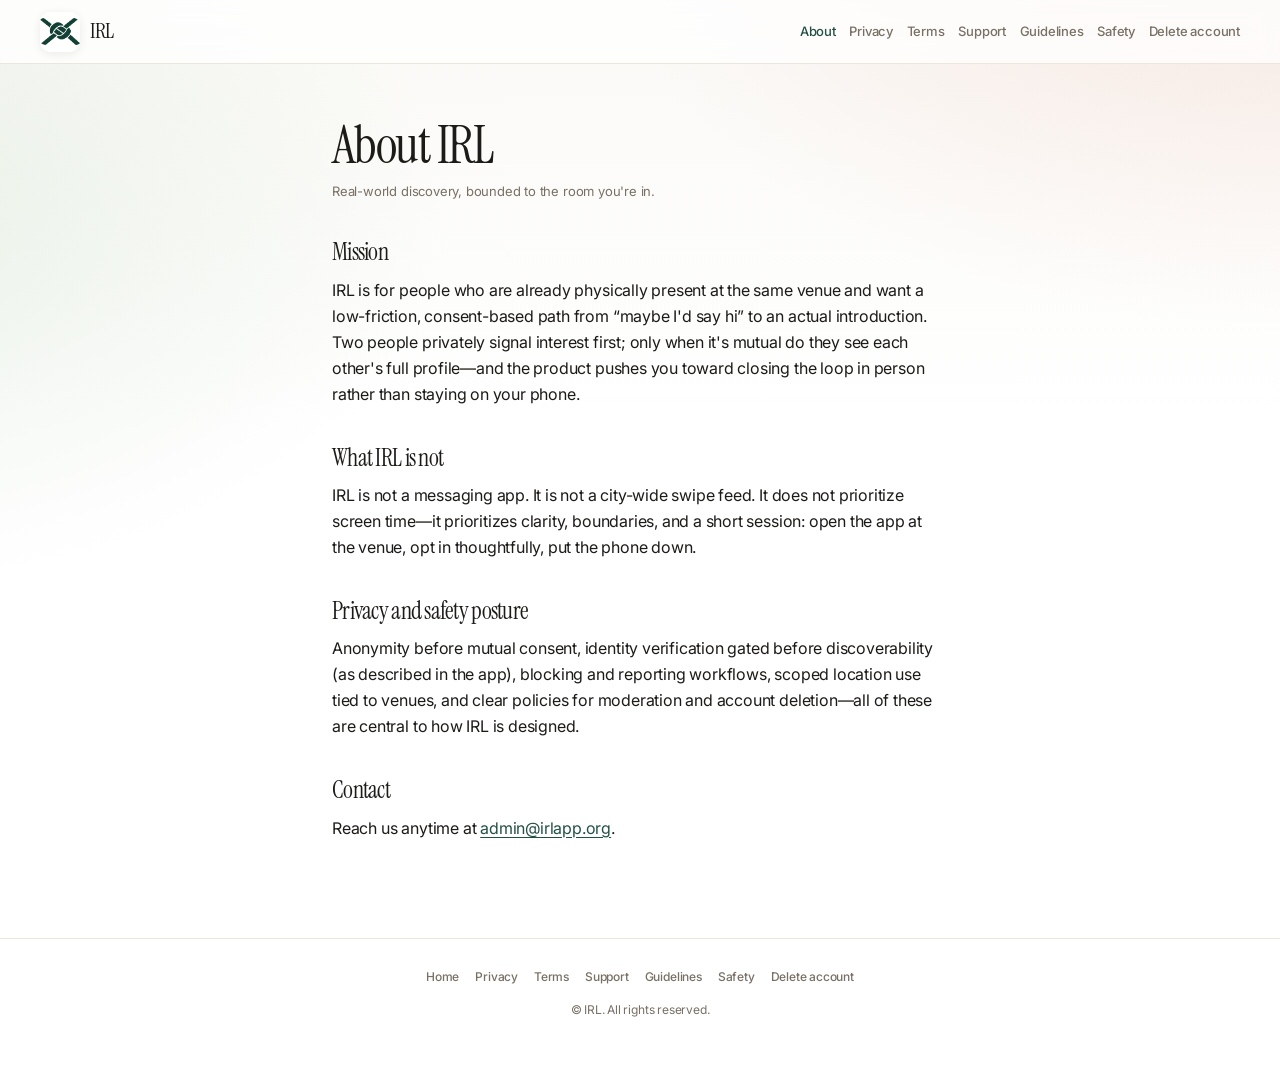
==== about/index.html @ 2f857389 "Expand site for App Store readiness: privacy, terms, support, guidelines, deletion, safety, about. -" ====
<!DOCTYPE html>
<html lang="en">
<head>
  <meta charset="utf-8" />
  <meta name="viewport" content="width=device-width, initial-scale=1" />
  <title>About — IRL</title>
  <meta name="description" content="IRL exists to make same-venue introductions feel safer and lower-pressure—with mutual consent and no in-app messaging." />
  <link rel="icon" type="image/png" href="../logo.png" />
  <link rel="stylesheet" href="../assets/site.css" />
  <link rel="preconnect" href="https://fonts.googleapis.com" />
  <link rel="preconnect" href="https://fonts.gstatic.com" crossorigin />
  <link href="https://fonts.googleapis.com/css2?family=Instrument+Serif:ital@0;1&family=Inter:wght@400;450;500;600&display=swap" rel="stylesheet" />
</head>
<body>
  <header class="site-header">
    <a class="brand-link" href="../">
      <img src="../logo.png" alt="" width="40" height="40" decoding="async" />
      <span class="brand-name">IRL</span>
    </a>
    <nav class="nav-links" aria-label="Site">
      <a href="../about/" aria-current="page">About</a>
      <a href="../privacy/">Privacy</a>
      <a href="../terms/">Terms</a>
      <a href="../support/">Support</a>
      <a href="../guidelines/">Guidelines</a>
      <a href="../safety/">Safety</a>
      <a href="../delete-account/">Delete account</a>
    </nav>
  </header>

  <main class="prose">
    <h1 class="page-title">About IRL</h1>
    <p class="last-updated">Real-world discovery, bounded to the room you&apos;re in.</p>

    <h2>Mission</h2>
    <p>
      IRL is for people who are already physically present at the same venue and want a low-friction, consent-based path from &ldquo;maybe I&apos;d say hi&rdquo; to an actual introduction. Two people privately signal interest first; only when it&apos;s mutual do they see each other&apos;s full profile—and the product pushes you toward closing the loop in person rather than staying on your phone.
    </p>

    <h2>What IRL is not</h2>
    <p>
      IRL is not a messaging app. It is not a city-wide swipe feed. It does not prioritize screen time—it prioritizes clarity, boundaries, and a short session: open the app at the venue, opt in thoughtfully, put the phone down.
    </p>

    <h2>Privacy and safety posture</h2>
    <p>
      Anonymity before mutual consent, identity verification gated before discoverability (as described in the app), blocking and reporting workflows, scoped location use tied to venues, and clear policies for moderation and account deletion—all of these are central to how IRL is designed.
    </p>

    <h2>Contact</h2>
    <p>
      Reach us anytime at <a href="mailto:admin@irlapp.org">admin@irlapp.org</a>.
    </p>
  </main>

  <footer class="footer-site">
    <nav aria-label="Footer">
      <a href="../">Home</a>
      <a href="../privacy/">Privacy</a>
      <a href="../terms/">Terms</a>
      <a href="../support/">Support</a>
      <a href="../guidelines/">Guidelines</a>
      <a href="../safety/">Safety</a>
      <a href="../delete-account/">Delete account</a>
    </nav>
    <p>&copy; IRL. All rights reserved.</p>
  </footer>
</body>
</html>
---- assets/site.css ----
/* IRL web — aligns with iOS Theme.swift (cream canvas, forest accent, editorial type) */
:root {
  --paper: #ffffff;
  --paper-warm: #faf9f6;
  --ink: #1d1b18;
  --muted: #787065;
  --muted-soft: #ded6ca;
  --hairline: #ece6dc;
  --accent: #235044;
  --accent-soft: rgba(35, 80, 68, 0.1);
  --peach-soft: rgba(224, 137, 113, 0.18);
  --mint-soft: rgba(220, 232, 218, 0.55);
  --shadow: 0 24px 60px rgba(29, 27, 24, 0.06);
  --radius-xl: 24px;
  --radius-card: 20px;
  --nav-h: 64px;
}

*,
*::before,
*::after {
  box-sizing: border-box;
}

html {
  scroll-behavior: smooth;
}

body {
  margin: 0;
  min-height: 100vh;
  font-family: "Inter", system-ui, -apple-system, sans-serif;
  font-size: 1rem;
  font-weight: 400;
  line-height: 1.62;
  color: var(--ink);
  background: var(--paper);
  background-image:
    radial-gradient(120% 90% at 100% -10%, var(--peach-soft), transparent 45%),
    radial-gradient(90% 70% at -10% 20%, var(--mint-soft), transparent 50%),
    linear-gradient(180deg, var(--paper-warm) 0%, var(--paper) 40%);
  -webkit-font-smoothing: antialiased;
  letter-spacing: -0.012em;
}

a {
  color: var(--accent);
  text-decoration-thickness: 1px;
  text-underline-offset: 3px;
}

a:hover {
  opacity: 0.88;
}

.site-header {
  position: sticky;
  top: 0;
  z-index: 20;
  display: flex;
  align-items: center;
  justify-content: space-between;
  gap: 1rem;
  min-height: var(--nav-h);
  padding: 0 clamp(18px, 4vw, 40px);
  background: rgba(255, 255, 255, 0.78);
  border-bottom: 1px solid var(--hairline);
  backdrop-filter: blur(12px);
}

.brand-link {
  display: flex;
  align-items: center;
  gap: 0.65rem;
  text-decoration: none;
  color: var(--ink);
  font-weight: 600;
  letter-spacing: -0.03em;
}

.brand-link img {
  width: 40px;
  height: 40px;
  border-radius: 11px;
  object-fit: contain;
  background: rgba(255, 255, 255, 0.65);
  box-shadow:
    0 2px 10px rgba(29, 27, 24, 0.08),
    inset 0 1px 0 rgba(255, 255, 255, 0.45);
}

.brand-name {
  font-family: "Instrument Serif", Georgia, serif;
  font-size: 1.35rem;
  font-weight: 400;
}

.nav-links {
  display: flex;
  flex-wrap: wrap;
  align-items: center;
  justify-content: flex-end;
  gap: 0.35rem 0.85rem;
  font-size: 0.8125rem;
  font-weight: 500;
}

.nav-links a {
  color: var(--muted);
  text-decoration: none;
  white-space: nowrap;
}

.nav-links a:hover,
.nav-links a[aria-current="page"] {
  color: var(--accent);
}

main {
  max-width: 42rem;
  margin: 0 auto;
  padding: clamp(2rem, 5vw, 3.25rem) clamp(18px, 4vw, 28px) 5rem;
}

.hero {
  text-align: center;
  padding: clamp(0.5rem, 3vw, 1.25rem) 0 0.25rem;
}

.hero .logo-big {
  width: clamp(96px, 24vw, 128px);
  height: clamp(96px, 24vw, 128px);
  margin: 0 auto 1.25rem;
  border-radius: 28px;
  display: block;
  object-fit: contain;
  padding: 8px;
  background: rgba(255, 255, 255, 0.72);
  box-shadow:
    0 8px 28px rgba(29, 27, 24, 0.1),
    inset 0 1px 0 rgba(255, 255, 255, 0.5);
}

.eyebrow {
  font-size: 0.6875rem;
  font-weight: 600;
  text-transform: uppercase;
  letter-spacing: 0.16em;
  color: var(--muted);
  margin: 0 0 0.75rem;
}

h1,
h2,
h3 {
  font-family: "Instrument Serif", Georgia, serif;
  font-weight: 400;
  letter-spacing: -0.03em;
  line-height: 1.15;
}

h1 {
  font-size: clamp(2.25rem, 7vw, 3.25rem);
  margin: 0 0 1rem;
}

h2 {
  font-size: 1.5rem;
  margin: 2.25rem 0 0.75rem;
}

h3 {
  font-size: 1.125rem;
  margin: 1.5rem 0 0.5rem;
}

.lede {
  font-size: 1.0625rem;
  color: var(--ink);
  margin: 0 0 1.25rem;
  text-wrap: balance;
}

.card {
  margin-top: 2rem;
  padding: clamp(1.25rem, 3vw, 1.75rem);
  background: rgba(255, 255, 255, 0.72);
  border: 1px solid var(--hairline);
  border-radius: var(--radius-card);
  box-shadow: var(--shadow);
}

.card p:last-child {
  margin-bottom: 0;
}

.status-pill {
  display: inline-flex;
  align-items: center;
  gap: 0.45rem;
  margin-top: 1.5rem;
  padding: 0.5rem 0.9rem;
  font-size: 0.875rem;
  font-weight: 500;
  color: var(--ink);
  background: var(--accent-soft);
  border-radius: 999px;
}

.status-pill::before {
  content: "";
  width: 7px;
  height: 7px;
  border-radius: 50%;
  background: var(--accent);
  opacity: 0.9;
}

.contact-block {
  margin-top: 2rem;
  padding: 1.25rem 1.35rem;
  border-radius: var(--radius-card);
  border: 1px solid var(--hairline);
  background: rgba(255, 255, 255, 0.9);
}

.contact-block p {
  margin: 0 0 0.5rem;
  font-size: 0.9375rem;
}

.footer-site {
  margin-top: auto;
  padding: 1.75rem clamp(18px, 4vw, 40px) 2.5rem;
  font-size: 0.75rem;
  color: var(--muted);
  text-align: center;
  border-top: 1px solid var(--hairline);
  background: rgba(255, 255, 255, 0.5);
}

.footer-site nav {
  display: flex;
  flex-wrap: wrap;
  justify-content: center;
  gap: 0.5rem 1rem;
  margin-bottom: 0.85rem;
}

.footer-site nav a {
  color: var(--muted);
  text-decoration: none;
  font-weight: 500;
}

.footer-site nav a:hover {
  color: var(--accent);
}

/* Legal / long-form pages */
.page-title {
  margin-bottom: 0.35rem;
}

.last-updated {
  font-size: 0.8125rem;
  color: var(--muted);
  margin: 0 0 1.75rem;
}

.prose p {
  margin: 0 0 1rem;
}

.prose ul,
.prose ol {
  margin: 0 0 1rem;
  padding-left: 1.35rem;
}

.prose li {
  margin-bottom: 0.4rem;
}

.prose strong {
  font-weight: 600;
}

@media (max-width: 680px) {
  .site-header {
    flex-direction: column;
    align-items: flex-start;
    padding-top: 0.85rem;
    padding-bottom: 0.85rem;
  }

  .nav-links {
    width: 100%;
    justify-content: flex-start;
  }
}
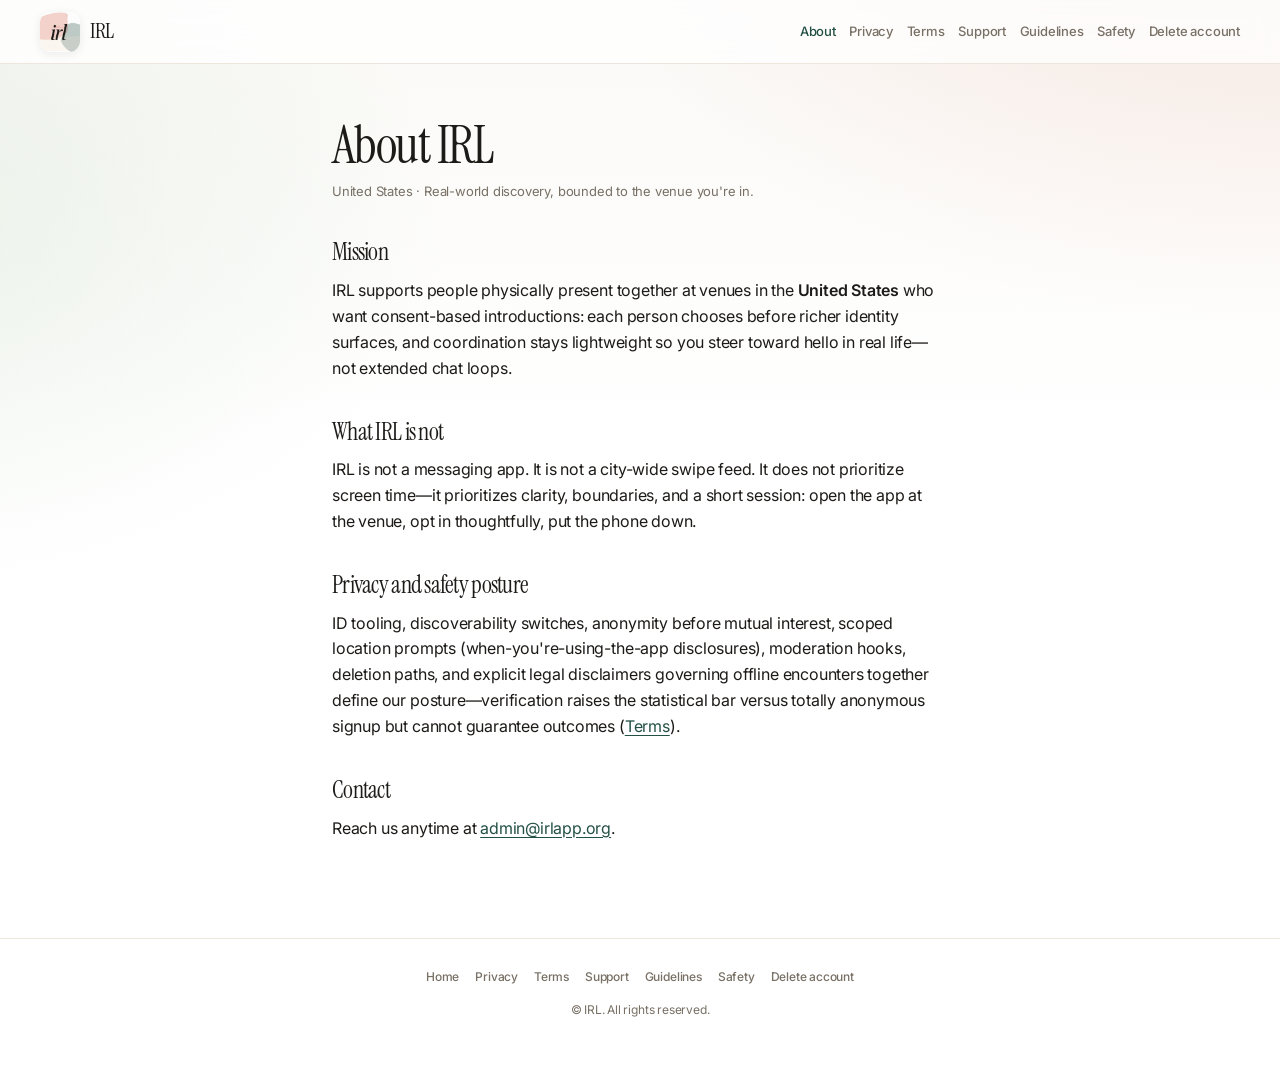
==== commit eafd85ab: "Logo: app icon asset; tighten US-only scope, liability, and privacy claims - Swap website logo/favic" ====
--- a/about/index.html
+++ b/about/index.html
@@ -30,11 +30,11 @@
 
   <main class="prose">
     <h1 class="page-title">About IRL</h1>
-    <p class="last-updated">Real-world discovery, bounded to the room you&apos;re in.</p>
+    <p class="last-updated">United States · Real-world discovery, bounded to the venue you&apos;re in.</p>
 
     <h2>Mission</h2>
     <p>
-      IRL is for people who are already physically present at the same venue and want a low-friction, consent-based path from &ldquo;maybe I&apos;d say hi&rdquo; to an actual introduction. Two people privately signal interest first; only when it&apos;s mutual do they see each other&apos;s full profile—and the product pushes you toward closing the loop in person rather than staying on your phone.
+      IRL supports people physically present together at venues in the <strong>United States</strong> who want consent-based introductions: each person chooses before richer identity surfaces, and coordination stays lightweight so you steer toward hello in real life—not extended chat loops.
     </p>
 
     <h2>What IRL is not</h2>
@@ -44,9 +44,8 @@
 
     <h2>Privacy and safety posture</h2>
     <p>
-      Anonymity before mutual consent, identity verification gated before discoverability (as described in the app), blocking and reporting workflows, scoped location use tied to venues, and clear policies for moderation and account deletion—all of these are central to how IRL is designed.
+      ID tooling, discoverability switches, anonymity before mutual interest, scoped location prompts (when-you&apos;re-using-the-app disclosures), moderation hooks, deletion paths, and explicit legal disclaimers governing offline encounters together define our posture—verification raises the statistical bar versus totally anonymous signup but cannot guarantee outcomes (<a href="../terms/">Terms</a>).
     </p>
-
     <h2>Contact</h2>
     <p>
       Reach us anytime at <a href="mailto:admin@irlapp.org">admin@irlapp.org</a>.
--- a/assets/site.css
+++ b/assets/site.css
@@ -134,7 +134,7 @@
   border-radius: 28px;
   display: block;
   object-fit: contain;
-  padding: 8px;
+  padding: 4px;
   background: rgba(255, 255, 255, 0.72);
   box-shadow:
     0 8px 28px rgba(29, 27, 24, 0.1),
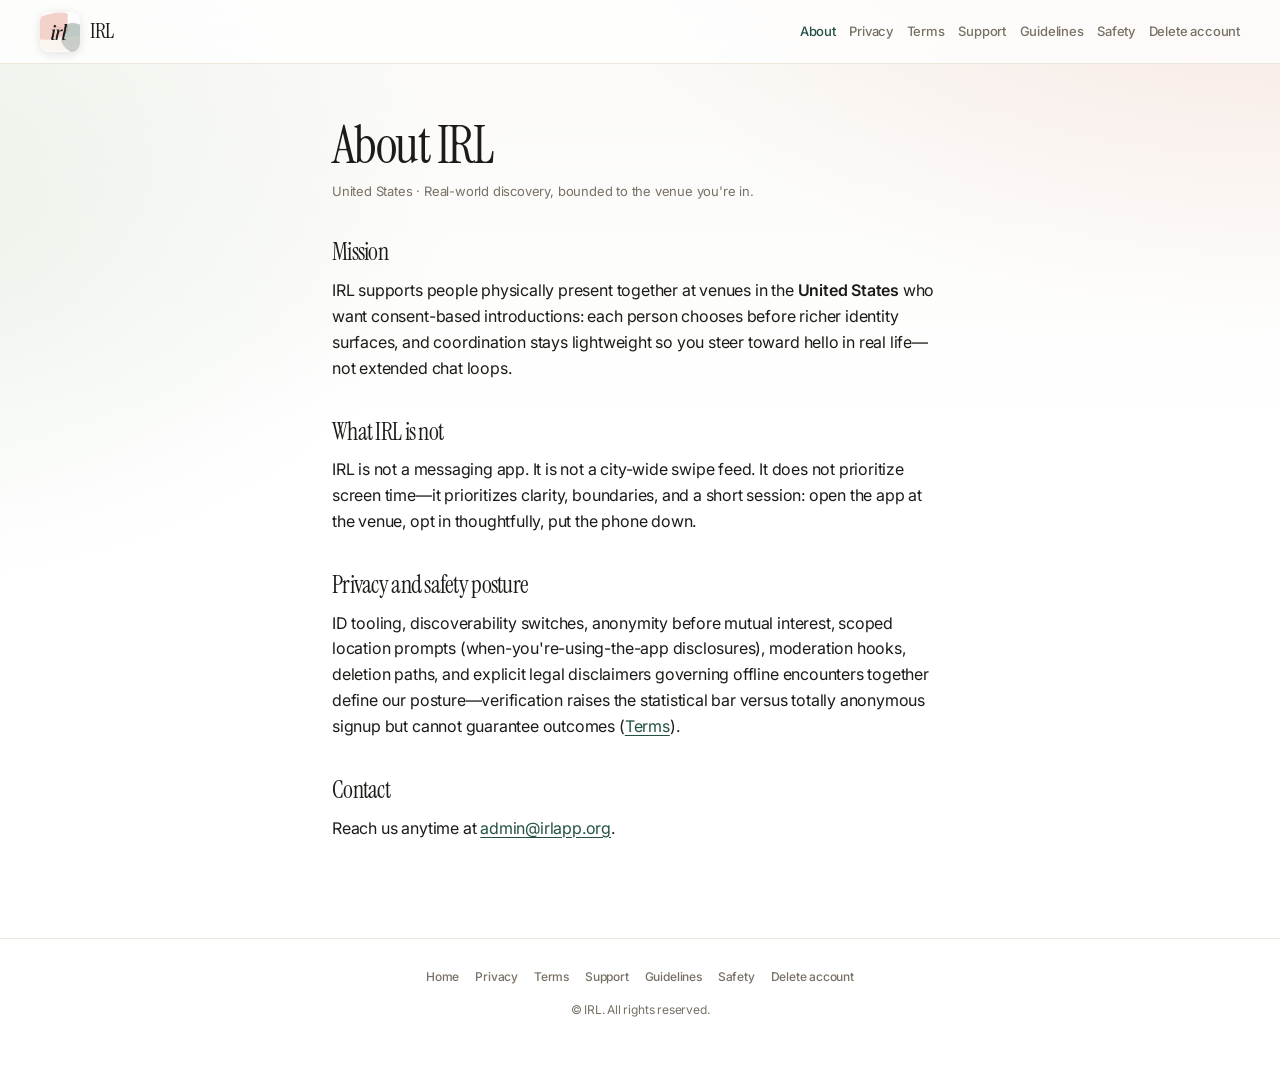
==== commit 0b22d6c2: "Site icon: Xcode AppIcon 1024 PNG as app-icon.png; CA governing law - Rename logo.png -> app-icon.pn" ====
--- a/about/index.html
+++ b/about/index.html
@@ -5,7 +5,7 @@
   <meta name="viewport" content="width=device-width, initial-scale=1" />
   <title>About — IRL</title>
   <meta name="description" content="IRL exists to make same-venue introductions feel safer and lower-pressure—with mutual consent and no in-app messaging." />
-  <link rel="icon" type="image/png" href="../logo.png" />
+  <link rel="icon" type="image/png" href="../app-icon.png" />
   <link rel="stylesheet" href="../assets/site.css" />
   <link rel="preconnect" href="https://fonts.googleapis.com" />
   <link rel="preconnect" href="https://fonts.gstatic.com" crossorigin />
@@ -14,7 +14,7 @@
 <body>
   <header class="site-header">
     <a class="brand-link" href="../">
-      <img src="../logo.png" alt="" width="40" height="40" decoding="async" />
+      <img src="../app-icon.png" alt="" width="40" height="40" decoding="async" />
       <span class="brand-name">IRL</span>
     </a>
     <nav class="nav-links" aria-label="Site">
--- a/assets/site.css
+++ b/assets/site.css
@@ -78,15 +78,15 @@
   letter-spacing: -0.03em;
 }
 
+/* App Store / Xcode: App Icon set → ios-marketing 1024×1024 PNG (shown with iOS-shaped rounding on web). */
 .brand-link img {
   width: 40px;
   height: 40px;
-  border-radius: 11px;
-  object-fit: contain;
-  background: rgba(255, 255, 255, 0.65);
+  border-radius: 22.37%;
+  object-fit: cover;
   box-shadow:
-    0 2px 10px rgba(29, 27, 24, 0.08),
-    inset 0 1px 0 rgba(255, 255, 255, 0.45);
+    0 2px 10px rgba(29, 27, 24, 0.12),
+    inset 0 0 0 0.5px rgba(255, 255, 255, 0.35);
 }
 
 .brand-name {
@@ -131,14 +131,12 @@
   width: clamp(96px, 24vw, 128px);
   height: clamp(96px, 24vw, 128px);
   margin: 0 auto 1.25rem;
-  border-radius: 28px;
+  border-radius: 22.37%;
   display: block;
-  object-fit: contain;
-  padding: 4px;
-  background: rgba(255, 255, 255, 0.72);
+  object-fit: cover;
   box-shadow:
-    0 8px 28px rgba(29, 27, 24, 0.1),
-    inset 0 1px 0 rgba(255, 255, 255, 0.5);
+    0 8px 28px rgba(29, 27, 24, 0.12),
+    inset 0 0 0 0.5px rgba(255, 255, 255, 0.35);
 }
 
 .eyebrow {
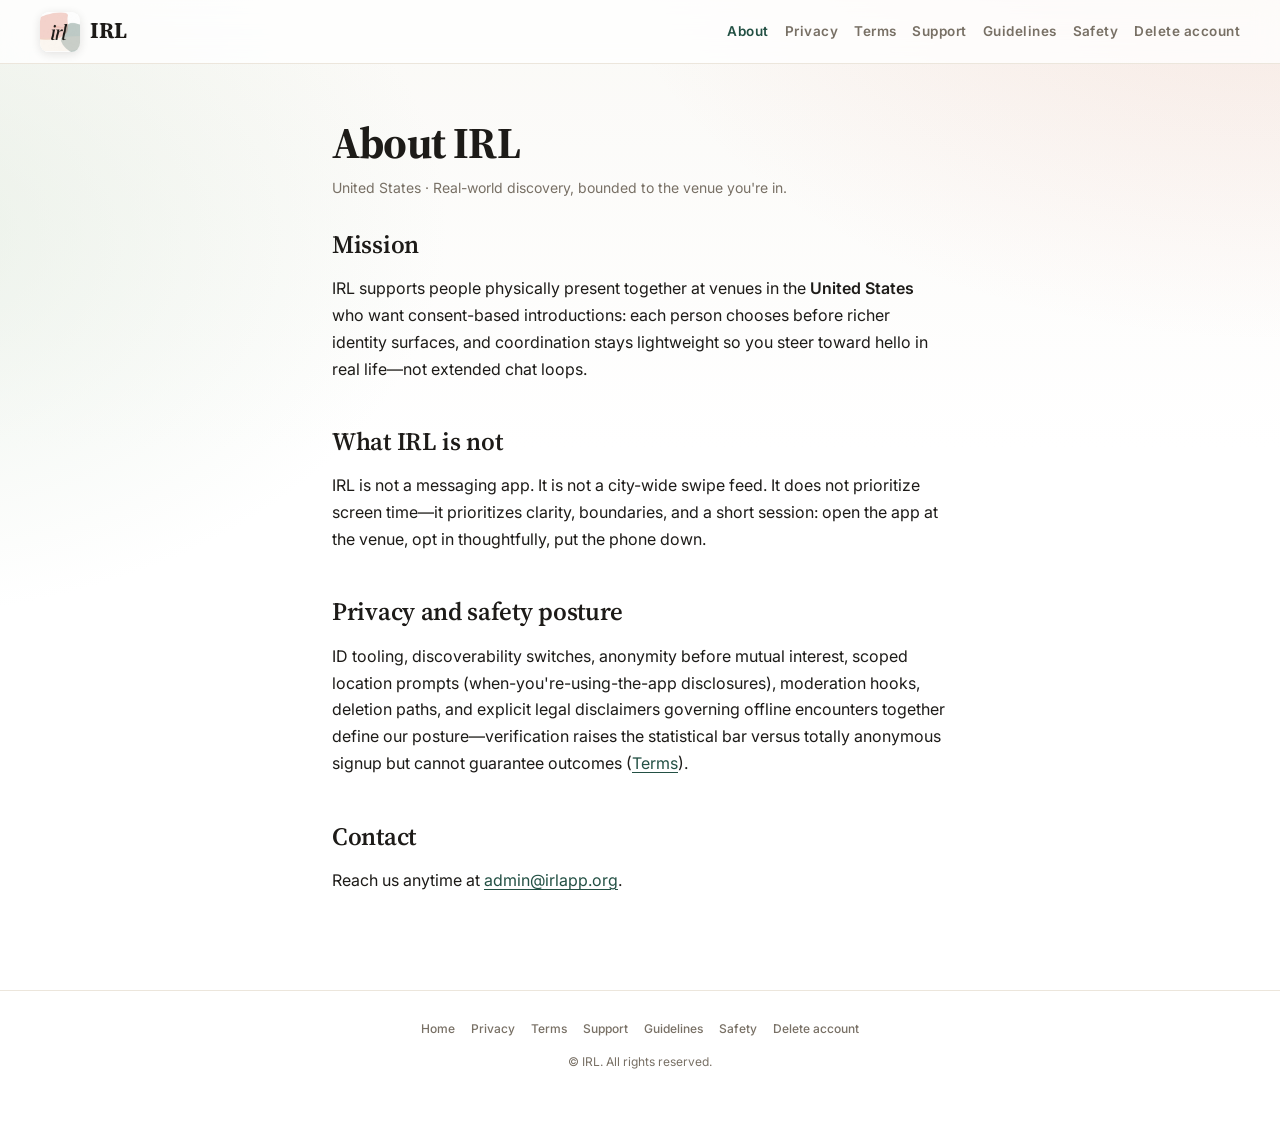
==== commit f7b57854: "Typography: bolder headings, looser rhythm (Source Serif 4) - Display type: Source Serif 4 semibold/" ====
--- a/about/index.html
+++ b/about/index.html
@@ -9,7 +9,8 @@
   <link rel="stylesheet" href="../assets/site.css" />
   <link rel="preconnect" href="https://fonts.googleapis.com" />
   <link rel="preconnect" href="https://fonts.gstatic.com" crossorigin />
-  <link href="https://fonts.googleapis.com/css2?family=Instrument+Serif:ital@0;1&family=Inter:wght@400;450;500;600&display=swap" rel="stylesheet" />
+  <link href="https://fonts.googleapis.com/css2?family=Inter:wght@400;500;600;700&family=Source+Serif+4:wght@500;600;700&display=swap" rel="stylesheet" />
+
 </head>
 <body>
   <header class="site-header">
--- a/assets/site.css
+++ b/assets/site.css
@@ -40,7 +40,7 @@
     radial-gradient(90% 70% at -10% 20%, var(--mint-soft), transparent 50%),
     linear-gradient(180deg, var(--paper-warm) 0%, var(--paper) 40%);
   -webkit-font-smoothing: antialiased;
-  letter-spacing: -0.012em;
+  letter-spacing: normal;
 }
 
 a {
@@ -75,7 +75,7 @@
   text-decoration: none;
   color: var(--ink);
   font-weight: 600;
-  letter-spacing: -0.03em;
+  letter-spacing: normal;
 }
 
 /* App Store / Xcode: App Icon set → ios-marketing 1024×1024 PNG (shown with iOS-shaped rounding on web). */
@@ -90,9 +90,10 @@
 }
 
 .brand-name {
-  font-family: "Instrument Serif", Georgia, serif;
-  font-size: 1.35rem;
-  font-weight: 400;
+  font-family: "Source Serif 4", Georgia, serif;
+  font-size: 1.4rem;
+  font-weight: 700;
+  letter-spacing: -0.015em;
 }
 
 .nav-links {
@@ -100,9 +101,10 @@
   flex-wrap: wrap;
   align-items: center;
   justify-content: flex-end;
-  gap: 0.35rem 0.85rem;
-  font-size: 0.8125rem;
-  font-weight: 500;
+  gap: 0.4rem 1rem;
+  font-size: 0.84375rem;
+  font-weight: 600;
+  letter-spacing: 0.035em;
 }
 
 .nav-links a {
@@ -151,31 +153,47 @@
 h1,
 h2,
 h3 {
-  font-family: "Instrument Serif", Georgia, serif;
-  font-weight: 400;
-  letter-spacing: -0.03em;
-  line-height: 1.15;
+  font-family: "Source Serif 4", Georgia, serif;
 }
 
 h1 {
-  font-size: clamp(2.25rem, 7vw, 3.25rem);
-  margin: 0 0 1rem;
+  font-weight: 700;
+  letter-spacing: -0.018em;
+  line-height: 1.22;
 }
 
 h2 {
-  font-size: 1.5rem;
-  margin: 2.25rem 0 0.75rem;
+  font-weight: 600;
+  letter-spacing: -0.012em;
+  line-height: 1.32;
 }
 
 h3 {
-  font-size: 1.125rem;
-  margin: 1.5rem 0 0.5rem;
+  font-weight: 600;
+  letter-spacing: -0.008em;
+  line-height: 1.38;
+}
+
+h1 {
+  font-size: clamp(2.375rem, 7vw, 3.375rem);
+  margin: 0 0 1.15rem;
+}
+
+h2 {
+  font-size: 1.5625rem;
+  margin: 2.65rem 0 0.9rem;
+}
+
+h3 {
+  font-size: 1.1875rem;
+  margin: 1.75rem 0 0.62rem;
 }
 
 .lede {
   font-size: 1.0625rem;
   color: var(--ink);
   margin: 0 0 1.25rem;
+  line-height: 1.72;
   text-wrap: balance;
 }
 
@@ -199,9 +217,7 @@
   margin-top: 1.5rem;
   padding: 0.5rem 0.9rem;
   font-size: 0.875rem;
-  font-weight: 500;
-  color: var(--ink);
-  background: var(--accent-soft);
+  font-weight: 600;
   border-radius: 999px;
 }
 
@@ -256,18 +272,22 @@
 }
 
 /* Legal / long-form pages */
-.page-title {
+h1.page-title {
+  font-size: clamp(2.125rem, 4.8vw, 2.75rem);
+  line-height: 1.24;
   margin-bottom: 0.35rem;
 }
 
 .last-updated {
-  font-size: 0.8125rem;
-  color: var(--muted);
-  margin: 0 0 1.75rem;
+  font-size: 0.875rem;
+  color: var(--muted);
+  line-height: 1.55;
+  margin: 0 0 1.85rem;
 }
 
 .prose p {
   margin: 0 0 1rem;
+  line-height: 1.68;
 }
 
 .prose ul,
@@ -277,7 +297,12 @@
 }
 
 .prose li {
-  margin-bottom: 0.4rem;
+  margin-bottom: 0.52rem;
+  line-height: 1.62;
+}
+
+.prose h2:first-of-type {
+  margin-top: 1.75rem;
 }
 
 .prose strong {
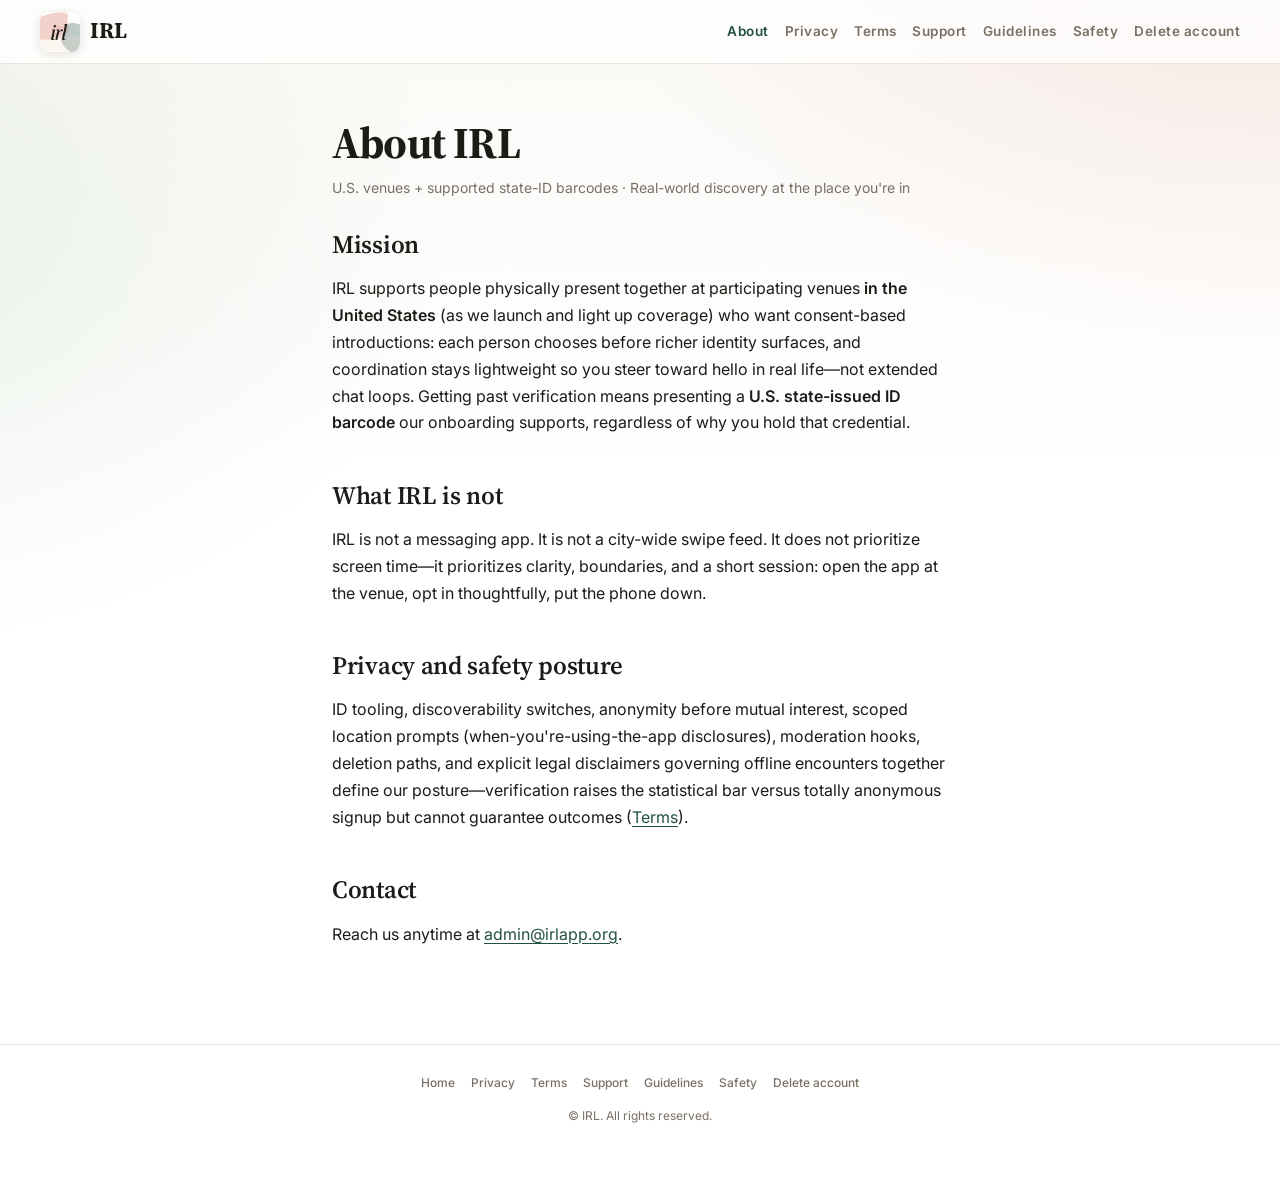
==== commit afacde99: "Clarify eligibility: U.S. state ID barcode verification, not 'residents only' - Terms §1 reframed ar" ====
--- a/about/index.html
+++ b/about/index.html
@@ -31,11 +31,11 @@
 
   <main class="prose">
     <h1 class="page-title">About IRL</h1>
-    <p class="last-updated">United States · Real-world discovery, bounded to the venue you&apos;re in.</p>
+    <p class="last-updated">U.S. venues + supported state-ID barcodes · Real-world discovery at the place you&apos;re in</p>
 
     <h2>Mission</h2>
     <p>
-      IRL supports people physically present together at venues in the <strong>United States</strong> who want consent-based introductions: each person chooses before richer identity surfaces, and coordination stays lightweight so you steer toward hello in real life—not extended chat loops.
+      IRL supports people physically present together at participating venues <strong>in the United States</strong> (as we launch and light up coverage) who want consent-based introductions: each person chooses before richer identity surfaces, and coordination stays lightweight so you steer toward hello in real life—not extended chat loops. Getting past verification means presenting a <strong>U.S. state-issued ID barcode</strong> our onboarding supports, regardless of why you hold that credential.
     </p>
 
     <h2>What IRL is not</h2>
--- a/assets/site.css
+++ b/assets/site.css
@@ -309,6 +309,55 @@
   font-weight: 600;
 }
 
+/* Scannable summary on Privacy (App Review–friendly) */
+.plain-summary {
+  margin: 1.5rem 0 2.25rem;
+  padding: 1.35rem 1.4rem 1.25rem;
+  background: rgba(35, 80, 68, 0.07);
+  border: 1px solid var(--hairline);
+  border-radius: var(--radius-card);
+  box-shadow: 0 1px 0 rgba(255, 255, 255, 0.65) inset;
+}
+
+.plain-summary-title {
+  margin: 0 0 0.35rem;
+  font-size: 0.8125rem;
+  font-weight: 700;
+  text-transform: uppercase;
+  letter-spacing: 0.08em;
+  color: var(--accent);
+}
+
+.plain-summary-lede {
+  margin: 0 0 0.85rem;
+  font-size: 0.9375rem;
+  color: var(--muted);
+  line-height: 1.55;
+}
+
+.plain-summary ul {
+  margin: 0;
+  padding-left: 1.2rem;
+}
+
+.plain-summary li {
+  margin-bottom: 0.55rem;
+  line-height: 1.62;
+}
+
+.plain-summary li:last-child {
+  margin-bottom: 0;
+}
+
+.terms-safety-lead {
+  margin: 0 0 1.15rem;
+  padding: 1.1rem 1.25rem;
+  background: rgba(35, 80, 68, 0.07);
+  border: 1px solid var(--hairline);
+  border-radius: var(--radius-card);
+  line-height: 1.65;
+}
+
 @media (max-width: 680px) {
   .site-header {
     flex-direction: column;
